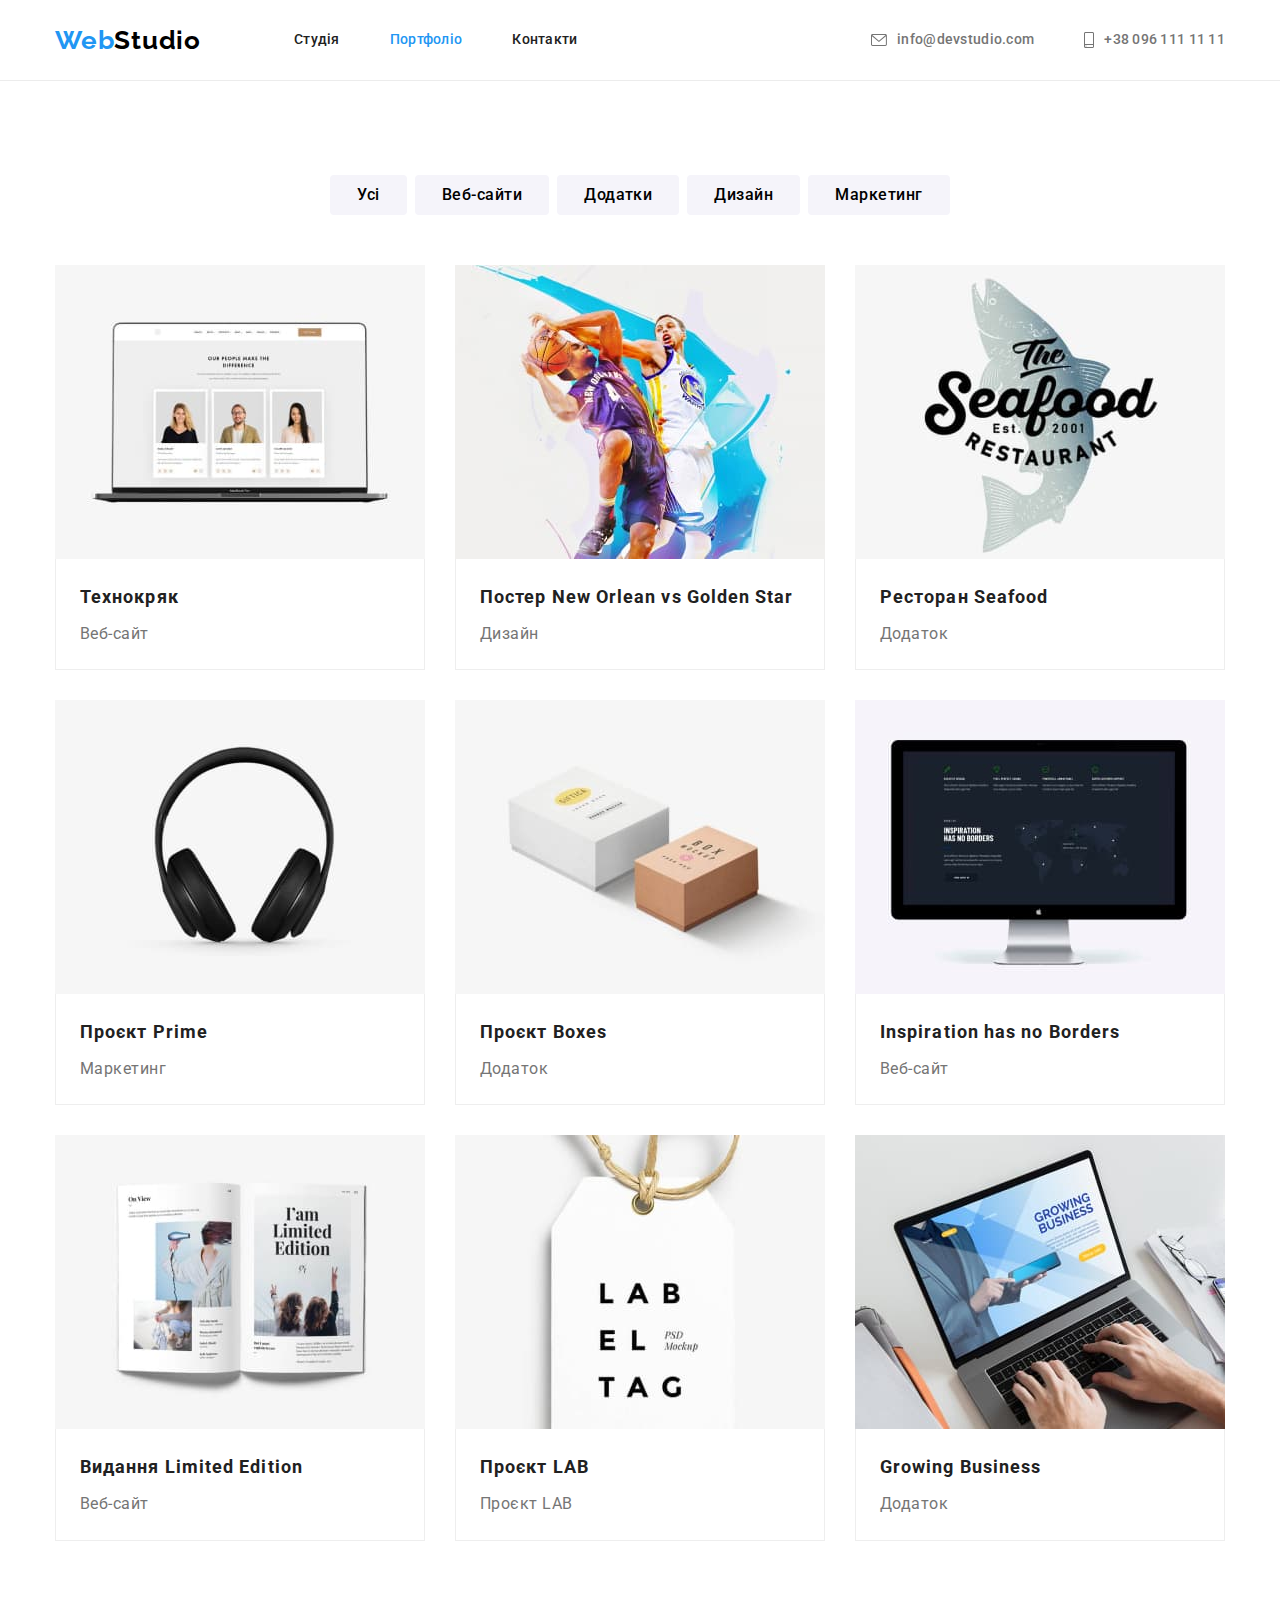
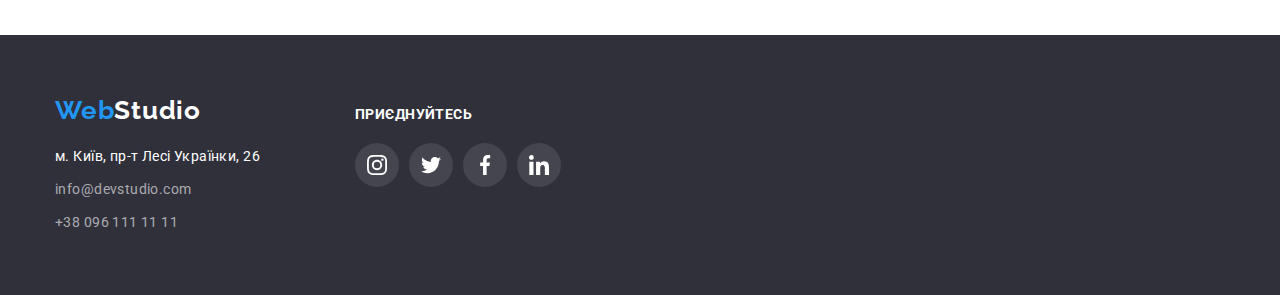
==== portfolio.html @ c1fef7a7 "init" ====
<!DOCTYPE html>
<html lang="uk">
  <head>
    <meta charset="UTF-8" />
    <meta http-equiv="X-UA-Compatible" content="IE=edge" />
    <meta name="viewport" content="width=device-width, initial-scale=1.0" />
    <title>Document</title>
    <link rel="preconnect" href="https://fonts.googleapis.com" />
    <link rel="preconnect" href="https://fonts.gstatic.com" crossorigin />
    <link
      href="https://fonts.googleapis.com/css2?family=Raleway:wght@700&family=Roboto:wght@400;500;700;900&display=swap"
      rel="stylesheet"
    />
    <link
      rel="stylesheet"
      href="https://cdnjs.cloudflare.com/ajax/libs/modern-normalize/1.1.0/modern-normalize.min.css"
    />
    <link rel="stylesheet" href="./css/styles.css" />
  </head>
  <body>
    <header class="page-header">
      <div class="container header-flex">
        <nav class="header-navbar">
          <a class="logo-link link" href="./index.html"
            ><span class="logo-accent">Web</span>Studio</a
          >

          <ul class="site-nav list">
            <li class="item"><a class="link" href="./index.html">Студія</a></li>
            <li class="item"><a class="link active" href="./portfolio.html">Портфоліо</a></li>
            <li class="item"><a class="link" href="">Контакти</a></li>
          </ul>
        </nav>

        <ul class="auth-nav list">
          <li class="item">
            <a class="link" href="mailto:info@devstudio.com"
              ><svg class="icon" width="16" height="12">
                <use href="images/symbol-defs.svg#icon-envelope" /></svg
              >info@devstudio.com</a
            >
          </li>
          <li class="item">
            <a class="link" href="tel:+380961111111"
              ><svg class="icon" width="10" height="16">
                <use href="images/symbol-defs.svg#icon-phone" /></svg
              >+38 096 111 11 11</a
            >
          </li>
        </ul>
      </div>
    </header>

    <main>
      <section class="portfolio section">
        <div class="container">
          <h1 class="section-title visually-hidden">Портфоліо</h1>
          <ul class="filters list">
            <li class="item"><button class="filters-btn btn" type="button">Усі</button></li>
            <li class="item"><button class="filters-btn btn" type="button">Веб-сайти</button></li>
            <li class="item"><button class="filters-btn btn" type="button">Додатки</button></li>
            <li class="item"><button class="filters-btn btn" type="button">Дизайн</button></li>
            <li class="item"><button class="filters-btn btn" type="button">Маркетинг</button></li>
          </ul>
          <ul class="cards list">
            <li class="card">
              <a class="card-link link" href="">
                <img
                  class="img"
                  src="./images/project1.jpg"
                  alt="ноутбук"
                  width="370"
                  height="294"
                />
                <div class="group">
                  <h2 class="title">Технокряк</h2>
                  <p class="text">Веб-сайт</p>
                </div>
              </a>
            </li>
            <li class="card">
              <a class="card-link link" href="">
                <img
                  class="img"
                  src="./images/project2.jpg"
                  alt="постер з баскетболістами"
                  width="370"
                  height="294"
                />
                <div class="group">
                  <h2 class="title">Постер <span lang="en">New Orlean vs Golden Star</span></h2>
                  <p class="text">Дизайн</p>
                </div>
              </a>
            </li>
            <li class="card">
              <a class="card-link link" href="">
                <img
                  class="img"
                  src="./images/project3.jpg"
                  alt="лого есторану морської їжі"
                  width="370"
                  height="294"
                />
                <div class="group">
                  <h2 class="title">Ресторан <span lang="en">Seafood</span></h2>
                  <p class="text">Додаток</p>
                </div>
              </a>
            </li>
            <li class="card">
              <a class="card-link link" href="">
                <img
                  class="img"
                  src="./images/project4.jpg"
                  alt="навушники"
                  width="370"
                  height="294"
                />
                <div class="group">
                  <h2 class="title">Проєкт <span lang="en">Prime</span></h2>
                  <p class="text">Маркетинг</p>
                </div>
              </a>
            </li>
            <li class="card">
              <a class="card-link link" href="">
                <img
                  class="img"
                  src="./images/project5.jpg"
                  alt="коробки"
                  width="370"
                  height="294"
                />
                <div class="group">
                  <h2 class="title">Проєкт <span lang="en">Boxes</span></h2>
                  <p class="text">Додаток</p>
                </div>
              </a>
            </li>
            <li class="card">
              <a class="card-link link" href="">
                <img
                  class="img"
                  src="./images/project6.jpg"
                  alt="монітор"
                  width="370"
                  height="294"
                />
                <div class="group">
                  <h2 class="title"><span lang="en">Inspiration has no Borders</span></h2>
                  <p class="text">Веб-сайт</p>
                </div>
              </a>
            </li>
            <li class="card">
              <a class="card-link link" href="">
                <img
                  class="img"
                  src="./images/project7.jpg"
                  alt="журнал"
                  width="370"
                  height="294"
                />
                <div class="group">
                  <h2 class="title">Видання <span lang="en">Limited Edition</span></h2>
                  <p class="text">Веб-сайт</p>
                </div>
              </a>
            </li>
            <li class="card">
              <a class="card-link link" href="">
                <img class="img" src="./images/project8.jpg" alt="лейбл" width="370" height="294" />
                <div class="group">
                  <h2 class="title">Проєкт <span lang="en">LAB</span></h2>
                  <p class="text">Проєкт LAB</p>
                </div>
              </a>
            </li>
            <li class="card">
              <a class="card-link link" href="">
                <img
                  class="img"
                  src="./images/project9.jpg"
                  alt="лендінг"
                  width="370"
                  height="294"
                />
                <div class="group">
                  <h2 class="title"><span lang="en">Growing Business</span></h2>
                  <p class="text">Додаток</p>
                </div>
              </a>
            </li>
          </ul>
        </div>
      </section>
    </main>

    <footer class="page-footer">
      <div class="container flex">
        <div class="contacts">
          <a class="logo-link link" href="./index.html"
            ><span class="logo-accent">Web</span>Studio</a
          >
          <address class="contacts-content">
            <ul class="contacts-list list">
              <li>
                <a
                  class="address-link link"
                  href="https://www.google.com/maps/d/viewer?mid=10uSM3H-mIU3GznYo2szRIEphczw&hl=en_US&ll"
                  target="_blank"
                  rel="noreferrer noopener nofollow"
                  >м. Київ, пр-т Лесі Українки, 26</a
                >
              </li>
              <li>
                <a class="phone-link link" href="mailto:info@devstudio.com">info@devstudio.com</a>
              </li>
              <li><a class="email-link link" href="tel:+380961111111">+38 096 111 11 11</a></li>
            </ul>
          </address>
        </div>
        <div class="socials">
          <b class="socials-text">приєднуйтесь</b>
          <ul class="socials-icons list">
            <li class="socials-item">
              <a
                class="socials-link link"
                href=""
                target="_blank"
                rel="noreferrer noopener nofollow"
                ><svg class="socials-icon" width="20" height="20">
                  <use href="./images/symbol-defs.svg#icon-insta" /></svg
              ></a>
            </li>
            <li class="socials-item">
              <a
                class="socials-link link"
                href=""
                target="_blank"
                rel="noreferrer noopener nofollow"
                ><svg class="socials-icon" width="20" height="20">
                  <use href="./images/symbol-defs.svg#icon-twitter" /></svg
              ></a>
            </li>
            <li class="socials-item">
              <a
                class="socials-link link"
                href=""
                target="_blank"
                rel="noreferrer noopener nofollow"
                ><svg class="socials-icon" width="20" height="20">
                  <use href="./images/symbol-defs.svg#icon-facebook" /></svg
              ></a>
            </li>
            <li class="socials-item">
              <a class="socials-link" href="" target="_blank" rel="noreferrer noopener nofollow"
                ><svg class="socials-icon" width="20" height="20">
                  <use href="./images/symbol-defs.svg#icon-linkedin" /></svg
              ></a>
            </li>
          </ul>
        </div>
      </div>
    </footer>
  </body>
</html>
---- css/styles.css ----
:root {
  --color-primary: #212121;
  --color-secondary: #757575;
  --color-accent: #2196f3;
  --color-white: #ffffff;
  --color-whitish: rgba(255, 255, 255, 0.6);
  --color-blackish: rgba(255, 255, 255, 0.1);
  --color-black: #000000;

  --color-bg-primary: #ffffff;
  --color-bg-secondary: #f5f4fa;
  --color-bg-grey: #c4c4c4;
  --color-bg-dark: #2f303a;

  --color-line-first: #ececec;
  --color-line-second: #eeeeee;

  --color-fill-icons: #afb1b8;
}

/* Typography */
body {
  color: var(--color-primary);
  font-family: 'Roboto', sans-serif;
}

.link {
  text-decoration: none;
}

.list {
  list-style: none;
  margin: 0;
  padding: 0;
}

.container {
  width: 1200px;
  margin: 0 auto;
  padding: 0 15px;
}

/* Buttons */

.btn {
  cursor: pointer;
  font-size: 16px;
  font-family: inherit;
  border-radius: 4px;
  border-color: transparent;
}

.hero-btn {
  font-weight: 700;
  line-height: 1.88;
  text-align: center;
  letter-spacing: 0.06em;
  padding: 10px 32px;
  display: block;
  margin-right: auto;
  margin-left: auto;

  color: var(--color-white);
  background-color: var(--color-accent);
  box-shadow: 0px 4px 4px rgba(0, 0, 0, 0.15);
}

.hero-btn:active {
  box-shadow: none;
}

.filters-btn {
  font-weight: 500;
  line-height: 1.52;
  text-align: center;
  letter-spacing: 0.03em;
  padding: 6px 22px;

  background-color: var(--color-bg-secondary);
}

.filters-btn:first-of-type {
  padding: 6px 25px;
}

.filters-btn:hover,
.filters-btn:focus {
  background-color: var(--color-accent);
  color: var(--color-white);
  box-shadow: 0px 3px 1px rgba(0, 0, 0, 0.1), 0px 1px 2px rgba(0, 0, 0, 0.08),
    0px 2px 2px rgba(0, 0, 0, 0.12);
}

/* Header */

.page-header {
  border-bottom: 1px solid var(--color-line-first);
}

.header-flex {
  display: flex;
  align-items: center;
}

.logo-link {
  font-family: 'Raleway', sans-serif;
  font-weight: 700;
  font-size: 26px;
  line-height: 1.19;
  letter-spacing: 0.03em;
}

.page-header .logo-link {
  color: var(--color-black);
  display: block;
  padding-top: 24px;
  padding-bottom: 24px;
}

.logo-accent {
  color: var(--color-accent);
}

.header-navbar {
  display: flex;
  align-items: center;
}

.site-nav {
  display: flex;
  /* gap: 50px; */
  margin-left: 93px;
}

.site-nav .link {
  display: block;
  padding-top: 32px;
  padding-bottom: 32px;

  font-weight: 500;
  font-size: 14px;
  line-height: 1.14;
  letter-spacing: 0.02em;

  color: currentColor;
}

/* .site-nav .item:not(:last-child) {
  margin-right: 50px;
} */

/* .site-nav .item + .item {
  margin-left: 50px;
} */

.site-nav .item:not(:first-child) {
  margin-left: 50px;
}

.site-nav .link:hover,
.site-nav .link:focus {
  color: var(--color-accent);
}

.site-nav .link.active {
  color: var(--color-accent);
}

.auth-nav {
  display: flex;
  /* gap: 50px; */
  margin-left: auto;
}

/* .auth-nav .item:not(:last-child) {
  margin-right: 50px;
} */

/* .auth-nav .item + .item {
  margin-left: 50px;
} */

.auth-nav .item:not(:first-child) {
  margin-left: 50px;
}

.auth-nav .link {
  font-weight: 500;
  font-size: 14px;
  line-height: 1.14;
  letter-spacing: 0.02em;
  display: flex;
  padding-top: 32px;
  padding-bottom: 32px;
  align-items: center;
  gap: 10px;

  color: var(--color-secondary);
}

.auth-nav .icon {
  fill: var(--color-secondary);
}

.auth-nav .link:hover .icon,
.auth-nav .link:focus .icon {
  fill: var(--color-accent);
}

.auth-nav .link:hover,
.auth-nav .link:focus,
.auth-nav .link:hover .icon,
.auth-nav .link:focus .icon {
  color: var(--color-accent);
}

/* Common */

.section {
  padding-top: 94px;
  padding-bottom: 94px;
}

.section-title {
  font-size: 36px;
  line-height: 1.16;
  text-align: center;
  letter-spacing: 0.03em;
  margin-top: 0;
  margin-bottom: 50px;
}

.cards {
  display: flex;
  gap: 30px;
  flex-wrap: wrap;
  justify-content: center;
}

.card {
  background-color: var(--color-bg-primary);
}

.visually-hidden {
  position: absolute;
  width: 1px;
  height: 1px;
  margin: -1px;
  border: 0;
  padding: 0;

  white-space: nowrap;
  clip-path: inset(100%);
  clip: rect(0 0 0 0);
  overflow: hidden;
}

/* Footer */

.page-footer {
  background-color: var(--color-bg-dark);
  padding-top: 60px;
  padding-bottom: 60px;
}

.page-footer .flex {
  display: flex;
  gap: 95px;
  align-items: baseline;
}

.page-footer .logo-link {
  color: var(--color-white);
  display: inline-block;
  margin-bottom: 20px;
}

.contacts-content {
  font-style: normal;
  font-size: 14px;
  line-height: 1.71;
  letter-spacing: 0.03em;
}

.contacts-list {
  display: flex;
  flex-direction: column;
  gap: 9px;
}

.address-link {
  color: var(--color-white);
}

.phone-link {
  color: var(--color-whitish);
}

.email-link {
  display: block;
  color: var(--color-whitish);
}

.address-link:hover,
.address-link:focus,
.phone-link:hover,
.phone-link:focus,
.email-link:hover,
.email-link:focus {
  color: var(--color-accent);
}

.socials {
  width: 206px;
}

.socials-text {
  font-style: normal;
  font-weight: 700;
  font-size: 14px;
  line-height: 1.14;
  letter-spacing: 0.03em;
  text-transform: uppercase;
  display: block;
  margin-bottom: 20px;

  color: var(--color-white);
}

.socials-icons {
  display: flex;
  gap: 10px;
  justify-content: center;
}

.socials-item {
  flex-basis: calc((100% - (10px * 3)) / 4);
  height: 44px;
}

.socials-link {
  width: 100%;
  height: 100%;
  display: flex;
  align-items: center;
  justify-content: center;
  border-radius: 50%;

  background-color: var(--color-blackish);
}

.socials-link:hover,
.socials-link:focus {
  background-color: var(--color-accent);
}

.socials-icon {
  fill: var(--color-white);
}

/* Hero */

.hero {
  background: var(--color-bg-grey);
  max-width: 1600px;
  height: 600px;
  margin-left: auto;
  margin-right: auto;
  background-image: linear-gradient(to right, rgba(47, 48, 58, 0.4), rgba(47, 48, 58, 0.4)),
    url(../images/hero.jpg);
  background-repeat: no-repeat;
  background-position: center;
  background-size: cover;
  padding-top: 200px;
  padding-bottom: 200px;
}

.hero-title {
  font-weight: 900;
  font-size: 44px;
  line-height: 1.36;
  text-align: center;
  letter-spacing: 0.06em;
  text-transform: uppercase;
  margin-top: 0;
  margin-bottom: 30px;
  margin-left: auto;
  margin-right: auto;
  width: 696px;

  color: var(--color-white);
}

/* Features */

.features-list {
  display: flex;
  gap: 30px;
}

.features-list .item {
  flex-basis: calc((100% - (30px * 3)) / 4);
}

.features .icon-wrap {
  background-color: var(--color-bg-secondary);
  height: 120px;
  border-radius: 4px;
  display: flex;
  align-items: center;
  justify-content: center;
  margin-bottom: 30px;
}

.features .title {
  font-size: 14px;
  line-height: 1.14;
  letter-spacing: 0.03em;
  text-transform: uppercase;
  margin-top: 0;
  margin-bottom: 10px;
}

.features .text {
  font-size: 14px;
  line-height: 1.71;
  letter-spacing: 0.03em;
  margin-top: 0;
  margin-bottom: 0;

  color: var(--color-secondary);
}

/* Avtivities */

.activities.section {
  padding-top: 0;
}

.activities-list {
  display: flex;
  gap: 30px;
}

.activities .img {
  display: block;
}

/* Team */

.team {
  background-color: var(--color-bg-secondary);
}

.team .list {
  line-height: 1.19;
  letter-spacing: 0.03em;
}

.team .img {
  display: block;
}

.team .card {
  border-radius: 0px 0px 4px 4px;
  flex-basis: calc((100% - (30px * 3)) / 4);
  box-shadow: 0px 1px 3px rgba(0, 0, 0, 0.12), 0px 1px 1px rgba(0, 0, 0, 0.14),
    0px 2px 1px rgba(0, 0, 0, 0.2);
}

.team .card-content {
  padding: 30px;
}

.team .title {
  font-weight: 500;
  font-size: 16px;
  text-align: center;
  margin-top: 0;
  margin-bottom: 10px;
}

.team .text {
  text-align: center;
  margin-top: 0;
  margin-bottom: 16px;

  color: var(--color-secondary);
}

.team .card-icons {
  display: flex;
  gap: 10px;
  justify-content: center;
}

.team .card-item {
  flex-basis: calc((100% - (10px * 3)) / 4);
  height: 44px;
}

.team .card-link {
  width: 100%;
  height: 100%;
  display: flex;
  align-items: center;
  justify-content: center;
  border-radius: 50%;
}

.team .card-link:hover,
.team .card-link:focus {
  background-color: var(--color-accent);
}

.card-icon {
  fill: var(--color-fill-icons);
}

.team .card-link:hover .card-icon,
.team .card-link:focus .card-icon {
  fill: var(--color-white);
}

/* Clients */

.clients-list {
  display: flex;
  gap: 30px;
}

.clients-item {
  flex-basis: calc((100% - (30px * 5)) / 6);
  height: 92px;
}

.clients-link {
  width: 100%;
  height: 100%;
  display: flex;
  justify-content: center;
  align-items: center;
  border: 1px solid var(--color-fill-icons);
  border-radius: 4px;
}

.clients-link:hover,
.clients-link:focus {
  border: 1px solid var(--color-accent);
}

.clients-icon {
  fill: var(--color-fill-icons);
}

.clients-link:hover .clients-icon,
.clients-link:focus .clients-icon {
  fill: var(--color-accent);
}

/* Portfolio */

.filters {
  display: flex;
  justify-content: center;
  gap: 8px;
  margin-bottom: 50px;
}

.portfolio .card-link {
  flex-basis: calc((100% - (30px * 2)) / 3);
  display: block;
}

.portfolio .card-link:hover,
.portfolio .card-link:focus {
  box-shadow: 0px 1px 1px rgba(0, 0, 0, 0.12), 0px 4px 4px rgba(0, 0, 0, 0.06),
    1px 4px 6px rgba(0, 0, 0, 0.16);
}

.portfolio .title {
  font-size: 18px;
  line-height: 2;
  letter-spacing: 0.06em;
  margin-top: 0;
  margin-bottom: 4px;

  color: var(--color-primary);
}

.portfolio .text {
  line-height: 1.88;
  letter-spacing: 0.03em;
  margin-top: 0;
  margin-bottom: 0;

  color: var(--color-secondary);
}

.portfolio .img {
  display: block;
}

.portfolio .group {
  padding: 20px 24px;
  border-left: 1px solid var(--color-line-second);
  border-right: 1px solid var(--color-line-second);
  border-bottom: 1px solid var(--color-line-second);
}
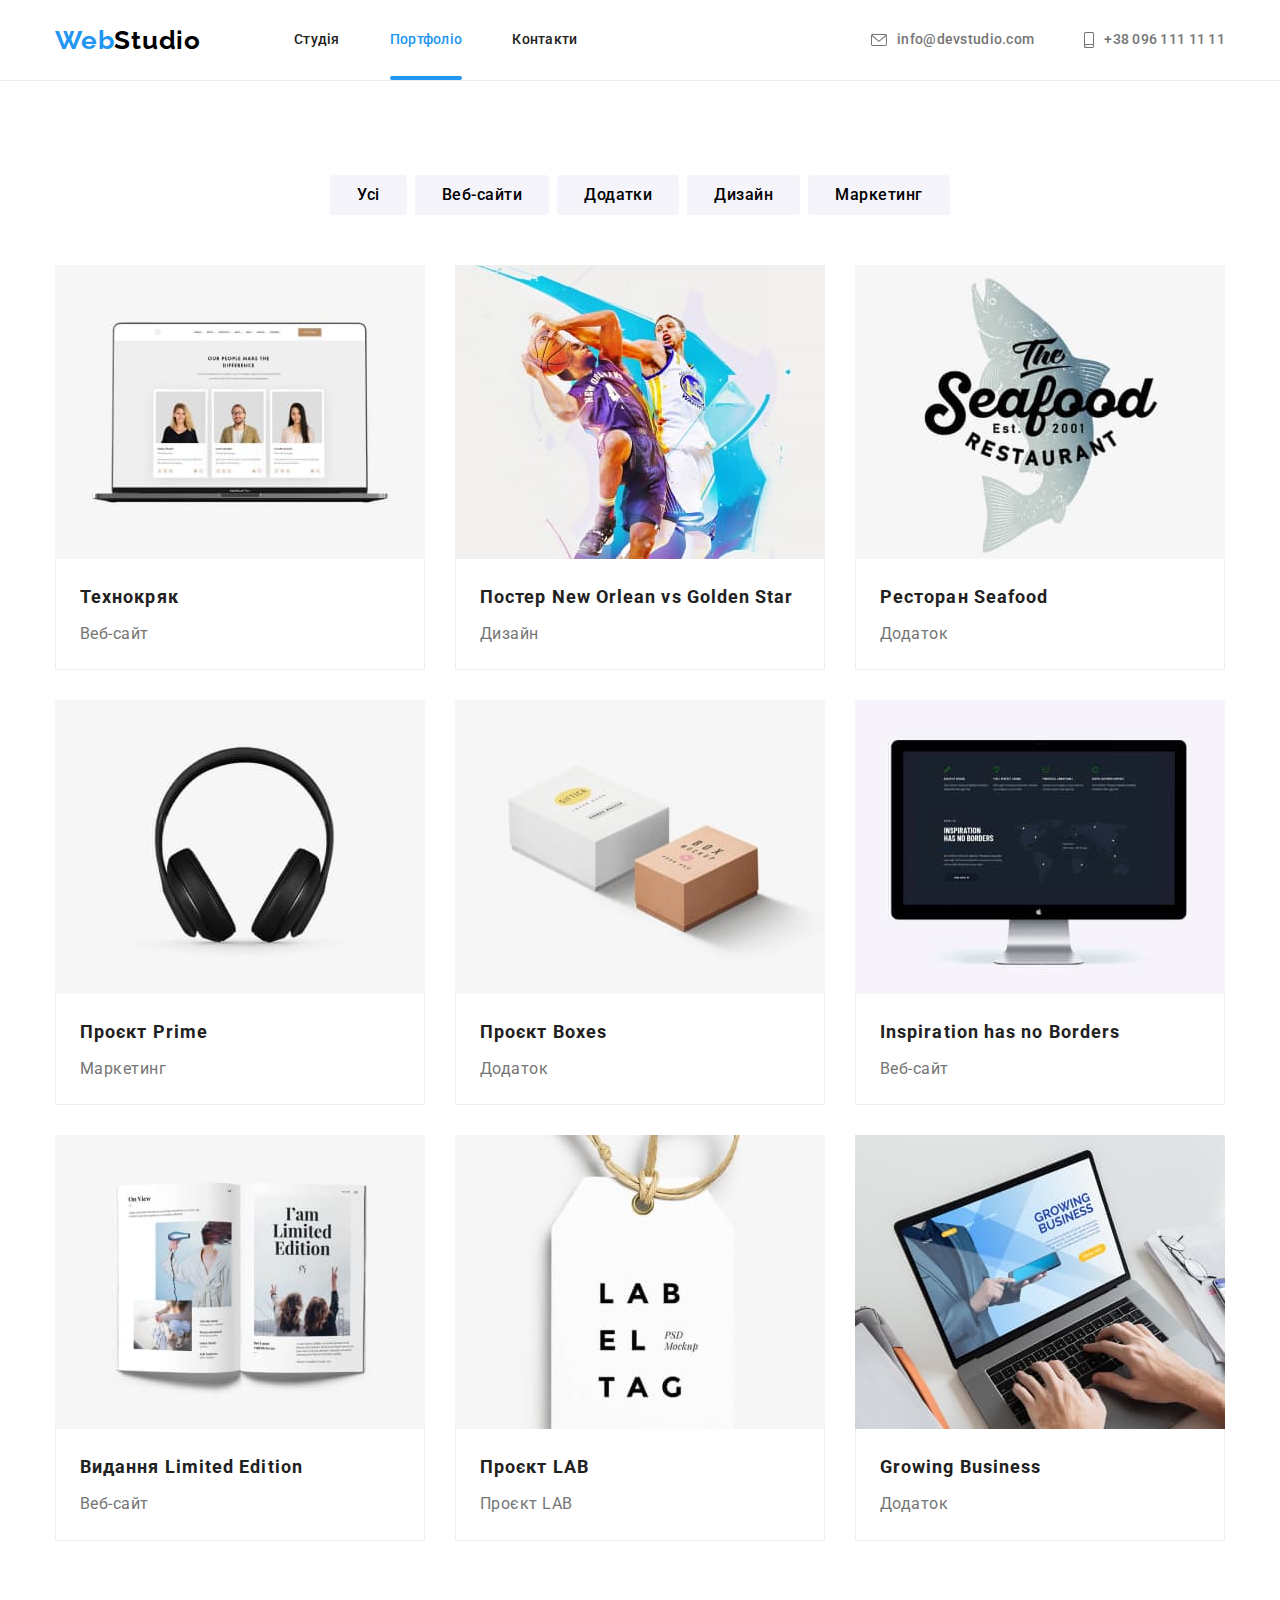
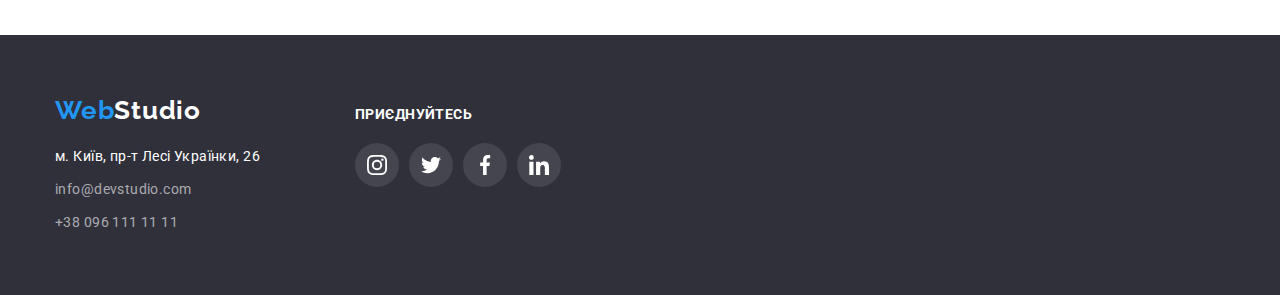
==== commit 40f0ea9b: "hw5" ====
--- a/portfolio.html
+++ b/portfolio.html
@@ -65,13 +65,21 @@
           <ul class="cards list">
             <li class="card">
               <a class="card-link link" href="">
-                <img
-                  class="img"
-                  src="./images/project1.jpg"
-                  alt="ноутбук"
-                  width="370"
-                  height="294"
-                />
+                <div class="card-thumb">
+                  <img
+                    class="img"
+                    src="./images/project1.jpg"
+                    alt="ноутбук"
+                    width="370"
+                    height="294"
+                  />
+                  <p class="card-description">
+                    Ресурс пропонує комплексні пропозиції з різним рівнем функціоналу та сервісів.
+                    Все це дозволить відвідувачу отримати вичерпні відомості про компанію чи
+                    приватну особу.
+                  </p>
+                </div>
+
                 <div class="group">
                   <h2 class="title">Технокряк</h2>
                   <p class="text">Веб-сайт</p>
@@ -80,13 +88,20 @@
             </li>
             <li class="card">
               <a class="card-link link" href="">
-                <img
-                  class="img"
-                  src="./images/project2.jpg"
-                  alt="постер з баскетболістами"
-                  width="370"
-                  height="294"
-                />
+                <div class="card-thumb">
+                  <img
+                    class="img"
+                    src="./images/project2.jpg"
+                    alt="постер з баскетболістами"
+                    width="370"
+                    height="294"
+                  />
+                  <p class="card-description">
+                    Ресурс пропонує комплексні пропозиції з різним рівнем функціоналу та сервісів.
+                    Все це дозволить відвідувачу отримати вичерпні відомості про компанію чи
+                    приватну особу.
+                  </p>
+                </div>
                 <div class="group">
                   <h2 class="title">Постер <span lang="en">New Orlean vs Golden Star</span></h2>
                   <p class="text">Дизайн</p>
@@ -95,13 +110,20 @@
             </li>
             <li class="card">
               <a class="card-link link" href="">
-                <img
-                  class="img"
-                  src="./images/project3.jpg"
-                  alt="лого есторану морської їжі"
-                  width="370"
-                  height="294"
-                />
+                <div class="card-thumb">
+                  <img
+                    class="img"
+                    src="./images/project3.jpg"
+                    alt="лого есторану морської їжі"
+                    width="370"
+                    height="294"
+                  />
+                  <p class="card-description">
+                    Ресурс пропонує комплексні пропозиції з різним рівнем функціоналу та сервісів.
+                    Все це дозволить відвідувачу отримати вичерпні відомості про компанію чи
+                    приватну особу.
+                  </p>
+                </div>
                 <div class="group">
                   <h2 class="title">Ресторан <span lang="en">Seafood</span></h2>
                   <p class="text">Додаток</p>
@@ -110,13 +132,20 @@
             </li>
             <li class="card">
               <a class="card-link link" href="">
-                <img
-                  class="img"
-                  src="./images/project4.jpg"
-                  alt="навушники"
-                  width="370"
-                  height="294"
-                />
+                <div class="card-thumb">
+                  <img
+                    class="img"
+                    src="./images/project4.jpg"
+                    alt="навушники"
+                    width="370"
+                    height="294"
+                  />
+                  <p class="card-description">
+                    Ресурс пропонує комплексні пропозиції з різним рівнем функціоналу та сервісів.
+                    Все це дозволить відвідувачу отримати вичерпні відомості про компанію чи
+                    приватну особу.
+                  </p>
+                </div>
                 <div class="group">
                   <h2 class="title">Проєкт <span lang="en">Prime</span></h2>
                   <p class="text">Маркетинг</p>
@@ -125,13 +154,20 @@
             </li>
             <li class="card">
               <a class="card-link link" href="">
-                <img
-                  class="img"
-                  src="./images/project5.jpg"
-                  alt="коробки"
-                  width="370"
-                  height="294"
-                />
+                <div class="card-thumb">
+                  <img
+                    class="img"
+                    src="./images/project5.jpg"
+                    alt="коробки"
+                    width="370"
+                    height="294"
+                  />
+                  <p class="card-description">
+                    Ресурс пропонує комплексні пропозиції з різним рівнем функціоналу та сервісів.
+                    Все це дозволить відвідувачу отримати вичерпні відомості про компанію чи
+                    приватну особу.
+                  </p>
+                </div>
                 <div class="group">
                   <h2 class="title">Проєкт <span lang="en">Boxes</span></h2>
                   <p class="text">Додаток</p>
@@ -140,13 +176,20 @@
             </li>
             <li class="card">
               <a class="card-link link" href="">
-                <img
-                  class="img"
-                  src="./images/project6.jpg"
-                  alt="монітор"
-                  width="370"
-                  height="294"
-                />
+                <div class="card-thumb">
+                  <img
+                    class="img"
+                    src="./images/project6.jpg"
+                    alt="монітор"
+                    width="370"
+                    height="294"
+                  />
+                  <p class="card-description">
+                    Ресурс пропонує комплексні пропозиції з різним рівнем функціоналу та сервісів.
+                    Все це дозволить відвідувачу отримати вичерпні відомості про компанію чи
+                    приватну особу.
+                  </p>
+                </div>
                 <div class="group">
                   <h2 class="title"><span lang="en">Inspiration has no Borders</span></h2>
                   <p class="text">Веб-сайт</p>
@@ -155,13 +198,21 @@
             </li>
             <li class="card">
               <a class="card-link link" href="">
-                <img
-                  class="img"
-                  src="./images/project7.jpg"
-                  alt="журнал"
-                  width="370"
-                  height="294"
-                />
+                <div class="card-thumb">
+                  <img
+                    class="img"
+                    src="./images/project7.jpg"
+                    alt="журнал"
+                    width="370"
+                    height="294"
+                  />
+                  <p class="card-description">
+                    Ресурс пропонує комплексні пропозиції з різним рівнем функціоналу та сервісів.
+                    Все це дозволить відвідувачу отримати вичерпні відомості про компанію чи
+                    приватну особу.
+                  </p>
+                </div>
+
                 <div class="group">
                   <h2 class="title">Видання <span lang="en">Limited Edition</span></h2>
                   <p class="text">Веб-сайт</p>
@@ -170,7 +221,21 @@
             </li>
             <li class="card">
               <a class="card-link link" href="">
-                <img class="img" src="./images/project8.jpg" alt="лейбл" width="370" height="294" />
+                <div class="card-thumb">
+                  <img
+                    class="img"
+                    src="./images/project8.jpg"
+                    alt="лейбл"
+                    width="370"
+                    height="294"
+                  />
+                  <p class="card-description">
+                    Ресурс пропонує комплексні пропозиції з різним рівнем функціоналу та сервісів.
+                    Все це дозволить відвідувачу отримати вичерпні відомості про компанію чи
+                    приватну особу.
+                  </p>
+                </div>
+
                 <div class="group">
                   <h2 class="title">Проєкт <span lang="en">LAB</span></h2>
                   <p class="text">Проєкт LAB</p>
@@ -179,13 +244,21 @@
             </li>
             <li class="card">
               <a class="card-link link" href="">
-                <img
-                  class="img"
-                  src="./images/project9.jpg"
-                  alt="лендінг"
-                  width="370"
-                  height="294"
-                />
+                <div class="card-thumb">
+                  <img
+                    class="img"
+                    src="./images/project9.jpg"
+                    alt="лендінг"
+                    width="370"
+                    height="294"
+                  />
+                  <p class="card-description">
+                    Ресурс пропонує комплексні пропозиції з різним рівнем функціоналу та сервісів.
+                    Все це дозволить відвідувачу отримати вичерпні відомості про компанію чи
+                    приватну особу.
+                  </p>
+                </div>
+
                 <div class="group">
                   <h2 class="title"><span lang="en">Growing Business</span></h2>
                   <p class="text">Додаток</p>
--- a/css/styles.css
+++ b/css/styles.css
@@ -16,6 +16,7 @@
   --color-line-second: #eeeeee;
 
   --color-fill-icons: #afb1b8;
+  --cubic: cubic-bezier(0.4, 0, 0.2, 1);
 }
 
 /* Typography */
@@ -77,6 +78,9 @@
   padding: 6px 22px;
 
   background-color: var(--color-bg-secondary);
+  box-shadow: none;
+  transition: background-color 250ms var(--cubic), color 250ms var(--cubic),
+    box-shadow 250ms var(--cubic);
 }
 
 .filters-btn:first-of-type {
@@ -143,6 +147,7 @@
   letter-spacing: 0.02em;
 
   color: currentColor;
+  transition: color 250ms var(--cubic);
 }
 
 /* .site-nav .item:not(:last-child) {
@@ -163,7 +168,20 @@
 }
 
 .site-nav .link.active {
+  position: relative;
   color: var(--color-accent);
+}
+
+.site-nav .link.active::after {
+  position: absolute;
+  bottom: 0;
+  left: 0;
+  content: '';
+  display: block;
+  width: 100%;
+  height: 4px;
+  background: var(--color-accent);
+  border-radius: 2px;
 }
 
 .auth-nav {
@@ -196,10 +214,13 @@
   gap: 10px;
 
   color: var(--color-secondary);
+  box-shadow: none;
+  transition: color 250ms var(--cubic);
 }
 
 .auth-nav .icon {
   fill: var(--color-secondary);
+  transition: fill 250ms var(--cubic);
 }
 
 .auth-nav .link:hover .icon,
@@ -208,9 +229,7 @@
 }
 
 .auth-nav .link:hover,
-.auth-nav .link:focus,
-.auth-nav .link:hover .icon,
-.auth-nav .link:focus .icon {
+.auth-nav .link:focus {
   color: var(--color-accent);
 }
 
@@ -290,15 +309,18 @@
 
 .address-link {
   color: var(--color-white);
+  transition: color 250ms var(--cubic);
 }
 
 .phone-link {
   color: var(--color-whitish);
+  transition: color 250ms var(--cubic);
 }
 
 .email-link {
   display: block;
   color: var(--color-whitish);
+  transition: color 250ms var(--cubic);
 }
 
 .address-link:hover,
@@ -347,6 +369,7 @@
   border-radius: 50%;
 
   background-color: var(--color-blackish);
+  transition: background-color 250ms var(--cubic);
 }
 
 .socials-link:hover,
@@ -442,8 +465,31 @@
   gap: 30px;
 }
 
+.activities-item {
+  position: relative;
+}
+
 .activities .img {
   display: block;
+}
+
+.activities-text {
+  position: absolute;
+  bottom: 0;
+  width: 100%;
+  padding-top: 27px;
+  padding-bottom: 27px;
+  margin: 0;
+
+  font-weight: 700;
+  font-size: 14px;
+  line-height: 16px;
+  text-align: center;
+  letter-spacing: 0.03em;
+  text-transform: uppercase;
+
+  color: var(--color-white);
+  background: rgba(47, 48, 58, 0.8);
 }
 
 /* Team */
@@ -506,6 +552,8 @@
   align-items: center;
   justify-content: center;
   border-radius: 50%;
+
+  transition: background-color 250ms var(--cubic);
 }
 
 .team .card-link:hover,
@@ -515,6 +563,7 @@
 
 .card-icon {
   fill: var(--color-fill-icons);
+  transition: fill 250ms var(--cubic);
 }
 
 .team .card-link:hover .card-icon,
@@ -542,15 +591,18 @@
   align-items: center;
   border: 1px solid var(--color-fill-icons);
   border-radius: 4px;
+
+  transition: border-color 250ms var(--cubic);
 }
 
 .clients-link:hover,
 .clients-link:focus {
-  border: 1px solid var(--color-accent);
+  border-color: var(--color-accent);
 }
 
 .clients-icon {
   fill: var(--color-fill-icons);
+  transition: fill 250ms var(--cubic);
 }
 
 .clients-link:hover .clients-icon,
@@ -570,12 +622,47 @@
 .portfolio .card-link {
   flex-basis: calc((100% - (30px * 2)) / 3);
   display: block;
+  box-shadow: none;
+  transition: box-shadow 250ms var(--cubic);
 }
 
 .portfolio .card-link:hover,
 .portfolio .card-link:focus {
   box-shadow: 0px 1px 1px rgba(0, 0, 0, 0.12), 0px 4px 4px rgba(0, 0, 0, 0.06),
     1px 4px 6px rgba(0, 0, 0, 0.16);
+}
+
+.portfolio .card-thumb {
+  position: relative;
+  overflow: hidden;
+}
+
+.portfolio .card-description {
+  position: absolute;
+  bottom: 0;
+
+  width: 100%;
+  margin: 0;
+  padding: 63px 24px;
+
+  font-size: 18px;
+  line-height: 1.56;
+  letter-spacing: 0.03em;
+
+  color: var(--color-white);
+  background: rgba(33, 150, 243, 0.9);
+
+  transform: translateY(100%);
+  transition: transform 250ms var(--cubic);
+}
+
+.portfolio .card-link:hover .card-description,
+.portfolio .card-link:focus .card-description {
+  transform: translateY(0%);
+}
+
+.portfolio .img {
+  display: block;
 }
 
 .portfolio .title {
@@ -607,3 +694,52 @@
   border-right: 1px solid var(--color-line-second);
   border-bottom: 1px solid var(--color-line-second);
 }
+
+/* Backdrop */
+
+.backdrop {
+  position: fixed;
+  top: 0;
+  left: 0;
+  bottom: 0;
+  right: 0;
+  background-color: rgba(0, 0, 0, 0.2);
+}
+
+.backdrop.is-hidden{
+  opacity: 0;
+  pointer-events: none;
+}
+
+.modal {
+  position: absolute;
+  top: 50%;
+  left: 50%;
+  transform: translate(-50%, -50%);
+  width: 528px;
+  height: 581px;
+
+  background: var(--color-white);
+  box-shadow: 0px 1px 3px rgba(0, 0, 0, 0.12), 0px 1px 1px rgba(0, 0, 0, 0.14),
+    0px 2px 1px rgba(0, 0, 0, 0.2);
+  border-radius: 4px;
+}
+
+.close {
+  position: absolute;
+  top: 8px;
+  right: 8px;
+  width: 30px;
+  height: 30px;
+  border-radius: 50%;
+  border: 1px solid rgba(0, 0, 0, 0.1);
+  background-color: var(--color-white);
+  display: flex;
+  justify-content: center;
+  align-items: center;
+  cursor: pointer;
+}
+
+.close-icon {
+  fill: var(--color-black);
+}
